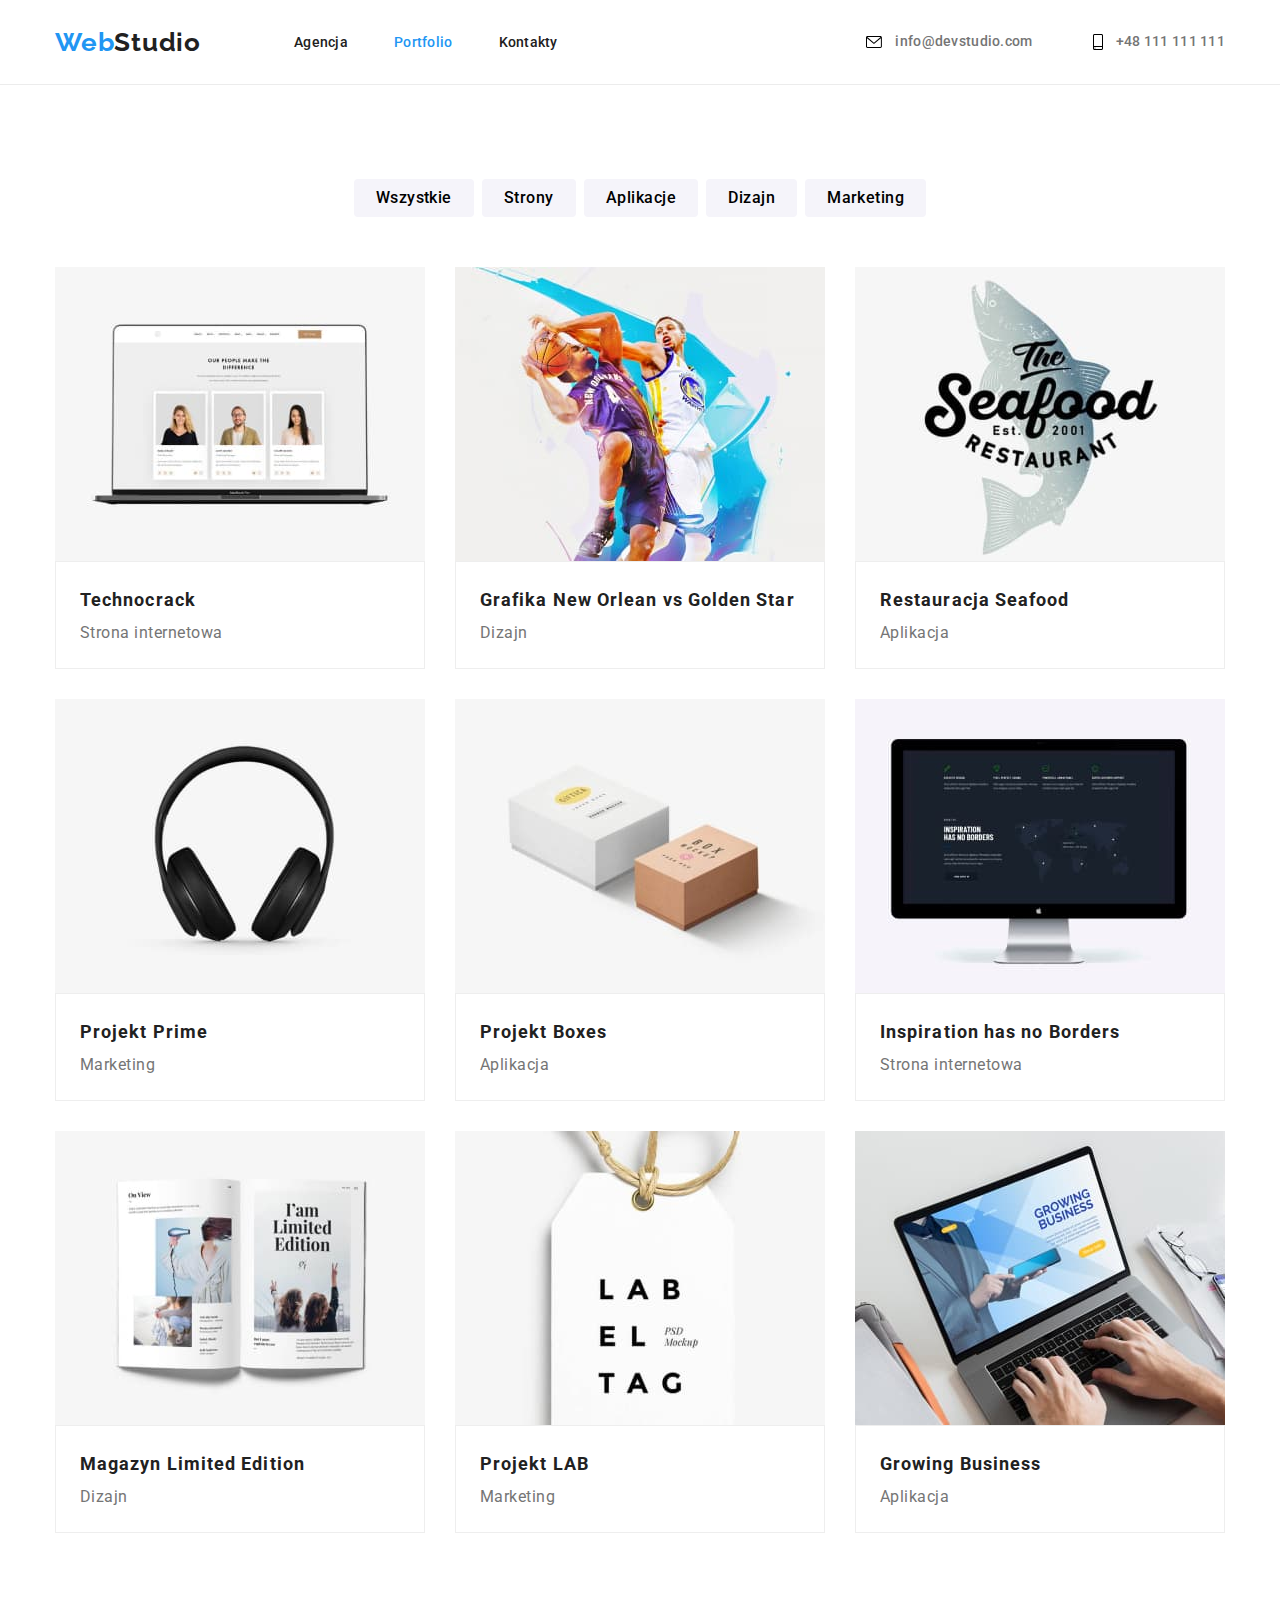
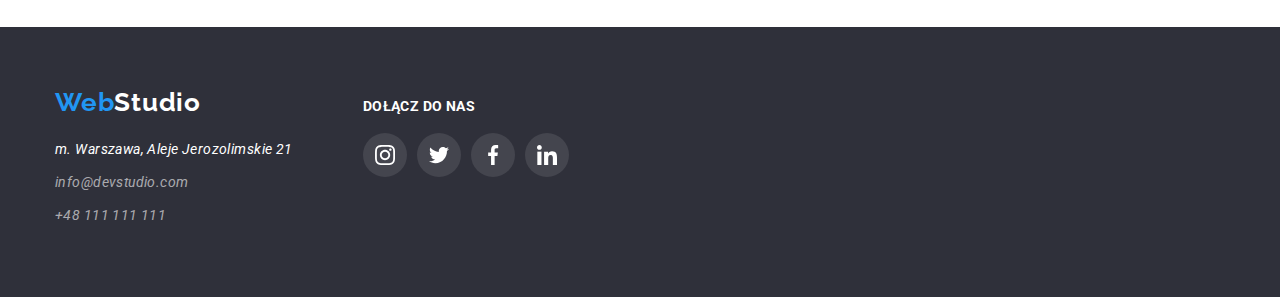
==== portfolio.html @ cfc221b3 "Copy hw04" ====
<!DOCTYPE html>
<html lang="en">
  <head>
    <meta charset="UTF-8" />
    <meta http-equiv="X-UA-Compatible" content="IE=edge" />
    <meta name="viewport" content="width=device-width, initial-scale=1.0" />
    <link
      rel="stylesheet"
      href="https://cdnjs.cloudflare.com/ajax/libs/modern-normalize/1.0.0/modern-normalize.min.css"
    />
    <link rel="preconnect" href="https://fonts.googleapis.com" />
    <link rel="preconnect" href="https://fonts.gstatic.com" crossorigin />
    <link
      href="https://fonts.googleapis.com/css2?family=Raleway:wght@700&family=Roboto:wght@400;500;700;900&display=swap"
      rel="stylesheet"
    />

    <link rel="stylesheet" href="./css/styles.css" />
    <title>Portfolio</title>
  </head>

  <body>
    <header class="header">
      <div class="container">
        <a class="logo-link link" href="./index.html"><span>Web</span>Studio</a>

        <nav class="navi">
          <ul class="navi-list list">
            <li class="navi-list-item">
              <a class="navi-list link" href="./index.html">Agencja</a>
            </li>

            <li class="navi-list-item">
              <a class="navi-list link link-active" href="./portfolio.html"
                >Portfolio</a
              >
            </li>

            <li class="navi-list-item">
              <a class="navi-list link" href="">Kontakty</a>
            </li>
          </ul>
        </nav>

        <ul class="contact-link-list list">
          <li>
            <a class="contact-link-header link" href="mailto:info@devstudio.com"
              ><svg class="contact-icon" width="16px" height="12px">
                <use href="./images/svg/icon.svg#icon-email"></use>
              </svg>
              info@devstudio.com
            </a>
          </li>

          <li class="link">
            <a
              class="contact-link-header link contact-phone-header"
              href="tel:+48111111111"
              ><svg class="contact-icon" width="10px" height="16px">
                <use href="./images/svg/icon.svg#icon-tel"></use>
              </svg>
              +48 111 111 111
            </a>
          </li>
        </ul>
      </div>
    </header>
    <main>
      <!-- PORTFOLIO -->
      <section class="portfolio section">
        <div class="container">
          <ul class="button-filter-list list">
            <li>
              <button class="modal-btn-filter button-activ" type="button">
                Wszystkie
              </button>
            </li>
            <li>
              <button class="modal-btn-filter" type="button">Strony</button>
            </li>
            <li>
              <button class="modal-btn-filter" type="button">Aplikacje</button>
            </li>
            <li>
              <button class="modal-btn-filter" type="button">Dizajn</button>
            </li>
            <li>
              <button class="modal-btn-filter" type="button">Marketing</button>
            </li>
          </ul>
          <ul class="portfolio-list list">
            <li class="portfolio-list-item">
              <figure class="project-card">
                <img
                  src="./images/portfolio/img1.jpg"
                  alt="notebook"
                  width="370"
                  height="294"
                />
                <figcaption class="projekt-desc">
                  <p class="project-name">Technocrack</p>
                  <p class="project-type">Strona internetowa</p>
                </figcaption>
              </figure>
            </li>
            <li class="portfolio-list-item">
              <figure class="project-card">
                <img
                  src="./images/portfolio/img2.jpg"
                  alt="basketball poster"
                  width="370"
                  height="294"
                />
                <figcaption class="projekt-desc">
                  <p class="project-name">Grafika New Orlean vs Golden Star</p>
                  <p class="project-type">Dizajn</p>
                </figcaption>
              </figure>
            </li>
            <li class="portfolio-list-item">
              <figure class="project-card">
                <img
                  src="./images/portfolio/img3.jpg"
                  alt="earphones"
                  width="370"
                  height="294"
                />

                <figcaption class="projekt-desc">
                  <p class="project-name">Restauracja Seafood</p>
                  <p class="project-type">Aplikacja</p>
                </figcaption>
              </figure>
            </li>
            <li class="portfolio-list-item">
              <figure class="project-card">
                <img
                  src="./images/portfolio/img4.jpg"
                  alt="earphones"
                  width="370"
                  height="294"
                />
                <figcaption class="projekt-desc">
                  <p class="project-name">Projekt Prime</p>
                  <p class="project-type">Marketing</p>
                </figcaption>
              </figure>
            </li>
            <li class="portfolio-list-item">
              <figure class="project-card">
                <img
                  src="./images/portfolio/img5.jpg"
                  alt="two boxes"
                  width="370"
                  height="294"
                />
                <figcaption class="projekt-desc">
                  <p class="project-name">Projekt Boxes</p>
                  <p class="project-type">Aplikacja</p>
                </figcaption>
              </figure>
            </li>
            <li class="portfolio-list-item">
              <figure class="project-card">
                <img
                  src="./images/portfolio/img6.jpg"
                  alt="monitor apple"
                  width="370"
                  height="294"
                />
                <figcaption class="projekt-desc">
                  <p class="project-name">Inspiration has no Borders</p>
                  <p class="project-type">Strona internetowa</p>
                </figcaption>
              </figure>
            </li>
            <li class="portfolio-list-item">
              <figure class="project-card">
                <img
                  src="./images/portfolio/img7.jpg"
                  alt="magazine newspaper"
                  width="370"
                  height="294"
                />
                <figcaption class="projekt-desc">
                  <p class="project-name">Magazyn Limited Edition</p>
                  <p class="project-type">Dizajn</p>
                </figcaption>
              </figure>
            </li>
            <li class="portfolio-list-item">
              <figure class="project-card">
                <img
                  src="./images/portfolio/img8.jpg"
                  alt="label"
                  width="370"
                  height="294"
                />
                <figcaption class="projekt-desc">
                  <p class="project-name">Projekt LAB</p>
                  <p class="project-type">Marketing</p>
                </figcaption>
              </figure>
            </li>
            <li class="portfolio-list-item">
              <figure class="project-card">
                <img
                  src="./images/portfolio/img9.jpg"
                  alt="man typing on notebook"
                  width="370"
                  height="294"
                />
                <figcaption class="projekt-desc">
                  <p class="project-name">Growing Business</p>
                  <p class="project-type">Aplikacja</p>
                </figcaption>
              </figure>
            </li>
          </ul>
        </div>
      </section>
    </main>

    <!-- END PORTFOLIO -->

    <!--Footer-->

    <footer class="footer">
      <div class="container">
        <div class="footer-left-side">
          <!-- Logo -->

          <a class="logo-link-dark-theme link" href="./index.html"
            ><span>Web</span>Studio</a
          >

          <!-- Adress -->

          <address class="address">
            <ul class="address-list list">
              <li class="address-item address-street">
                m. Warszawa, Aleje Jerozolimskie 21
              </li>
              <li class="address-item">
                <a
                  class="contact-link-footer link"
                  href="mailto:info@devstudio.com"
                  >info@devstudio.com</a
                >
              </li>
              <li class="address-item">
                <a class="contact-link-footer link" href="tel:+48111111111"
                  >+48 111 111 111</a
                >
              </li>
            </ul>
          </address>
        </div>
        <div class="footer-right-side">
          <!-- Social links -->
          <span class="h3">DOŁĄCZ DO NAS</span>
          <ul class="social-list list">
            <li class="social-list-item">
              <a href="" class="social-list-icon">
                <svg class="social-icon" width="20" height="20">
                  <use href="./images/svg/icon.svg#icon-instagram"></use>
                </svg>
              </a>
            </li>
            <li class="social-list-item">
              <a href="" class="social-list-icon">
                <svg class="social-icon" width="20" height="20">
                  <use href="./images/svg/icon.svg#icon-twitter"></use>
                </svg>
              </a>
            </li>
            <li class="social-list-item">
              <a href="" class="social-list-icon">
                <svg class="social-icon" width="20" height="20">
                  <use href="./images/svg/icon.svg#icon-facebook"></use>
                </svg>
              </a>
            </li>
            <li class="social-list-item">
              <a href="" class="social-list-icon">
                <svg class="social-icon" width="20" height="20">
                  <use href="./images/svg/icon.svg#icon-linkedin"></use>
                </svg>
              </a>
            </li>
          </ul>
        </div>
      </div>
    </footer>
  </body>
</html>
---- css/styles.css ----
:root {
  --main-font: "Roboto", sans-serif;
  --secondary-font: "Raleway", sans-serif;
  --main-color: #2196f3;
  --font-main-color: #212121;
  --font-secondary-color: #757575;
  --font-dark-theme: #ffffff;
  --background-color-main: #2f303a;
  --background-color-sec: #f5f4fa;
  --icon-color: #afb1b8;
}

body {
  font-family: var(--main-font);
  color: var(--font-main-color);
}

h1,
h2,
h3,
h4,
h5,
h6 {
  padding: 0;
  margin: 0;
}

ul,
ol {
  margin: 0;
  padding: 0;
}

p {
  margin: 0;
  padding: 0;
}

img {
  display: block;
}

.list {
  list-style: none;
}
.link {
  text-decoration: none;
}

.container {
  max-width: 1200px;
  align-items: center;
  padding: 0 15px;
  margin: 0 auto;
}

.section {
  padding-top: 94px;
}
.section:not(.advantages) {
  padding-bottom: 94px;
}
/*----Components----*/
.h3 {
  font-weight: 700;
  font-size: 14px;
  line-height: 1.143;
  letter-spacing: 0.03em;
  text-transform: uppercase;
}

.logo-link,
.logo-link-dark-theme {
  font-family: var(--secondary-font);
  font-weight: 700;
  font-size: 26px;
  line-height: 1.192;
  letter-spacing: 0.03em;
}
.logo-link {
  color: var(--font-main-color);
}
.logo-link span {
  color: var(--main-color);
}
.logo-link-dark-theme {
  color: var(--font-dark-theme);
}
.logo-link-dark-theme span {
  color: var(--main-color);
}
.logo-link:focus,
.logo-link:hover,
.logo-link-dark-theme:hover,
.logo-link-dark-theme:focus {
  color: var(--main-color);
}

.header-h2 {
  font-weight: 700;
  font-size: 36px;
  line-height: 1.167;
  letter-spacing: 0.03em;
  text-align: center;
  margin-bottom: 50px;
}

/*----Header Menu----*/
.header .container {
  display: flex;
  padding-top: 24px;
  padding-bottom: 24px;
}
.header {
  border-bottom: 1px solid #ececec;
}

.logo-link {
  display: flex;
  margin-right: 93px;
}

.header-h2.link-active {
  color: var(--main-color);
}
.navi .navi-list {
  display: flex;
}

.navi-list-item:not(:last-child) {
  margin-right: 46px;
}

.navi-list {
  font-weight: 500;
  font-size: 14px;
  line-height: 1.143;
  letter-spacing: 0.02em;
  color: var(--font-main-color);
}
.navi-list .link-active {
  color: var(--main-color);
}
.navi-list:hover,
.navi-list:focus {
  color: var(--main-color);
}

.contact-link-list {
  display: flex;
  align-items: center;
  margin-left: auto;
}
.contact-link-header {
  font-weight: 500;
  font-size: 14px;
  line-height: 1.143;
  letter-spacing: 0.02em;
  color: var(--font-secondary-color);
}

.contact-phone-header {
  margin-left: 50px;
}

.contact-icon {
  margin: 10px;
  vertical-align: middle;
}

.contact-link-header:hover,
.contact-link-header:focus {
  color: var(--main-color);
  fill: var(--main-color);
}

/*----Hero----*/
.hero {
  background: var(--background-color-main);
  background-image: linear-gradient(
      rgba(47, 48, 58, 0.4),
      rgba(47, 48, 58, 0.4)
    ),
    url(../images/background/background_hero.jpg);
  background-position: center;
  background-size: cover;
  background-repeat: no-repeat;
}

.hero .container {
  display: flex;
  flex-direction: column;
  padding-top: 106px;
  padding-bottom: 106px;
}

.hero-h1 {
  max-width: 696px;
  font-weight: 900;
  font-size: 44px;
  line-height: 1.364;
  letter-spacing: 0.06em;
  text-transform: uppercase;
  text-align: center;
  color: var(--font-dark-theme);
  padding-bottom: 30px;
}

.modal-btn {
  font-weight: 700;
  font-size: 16px;
  line-height: 1.875;
  letter-spacing: 0.06em;
  cursor: pointer;
  color: var(--font-dark-theme);
  background: var(--main-color);
  padding: 10px 42px;
  box-shadow: 0px 4px 4px rgba(0, 0, 0, 0.15);
  border-radius: 4px;
  border: none;
}

/*----Advantages----*/

.advant-list {
  display: flex;
  justify-content: space-between;
}
.advant-list-item:not(:last-child) {
  margin-right: 30px;
}

.advant-list-item-icon-bkgr {
  display: flex;
  align-items: center;
  justify-content: center;
  background-color: #f5f4fa;
  max-width: 270px;
  height: 120px;
  border-radius: 4px;
  margin-bottom: 30px;
}

.advant-text {
  font-size: 14px;
  line-height: 1.714;
  letter-spacing: 0.03em;
  color: var(--font-secondary-color);
  margin-top: 10px;
}

/* ----About---- */
.about-list {
  display: flex;
}

.about-item:not(:last-child) {
  margin-right: 30px;
}

/* ----Team---- */

.team {
  background: var(--background-color-sec);
}

.team-list {
  display: flex;
  justify-content: space-between;
}

.team-dscr {
  font-size: 16px;
  line-height: 1.187;
  letter-spacing: 0.03em;
  text-align: center; /*---FIGCAPTION---*/
  color: var(--font-secondary-color);
  padding: 30px 0;
}
.name {
  font-weight: 500;
  color: var(--font-main-color);
  margin-bottom: 10px;
}

.team-card {
  margin: 0;
  background: #ffffff;
  box-shadow: 0px 1px 3px rgba(0, 0, 0, 0.12), 0px 1px 1px rgba(0, 0, 0, 0.14),
    0px 2px 1px rgba(0, 0, 0, 0.2);
  border-radius: 0px 0px 4px 4px;
}

.social-list {
  display: flex;
  justify-content: center;
  margin-top: 18px;
}
.social-list-item:not(:last-child) {
  margin-right: 10px;
}

.social-list-icon {
  display: flex;
  align-items: center;
  justify-content: center;
  fill: var(--icon-color);
  width: 44px;
  height: 44px;
  border-radius: 50%;
}

.social-list-icon:hover,
.social-list-icon:focus {
  background-color: var(--main-color);
  fill: #ffffff;
}

/* Our customers */

.customers-list {
  display: flex;
  justify-content: center;
  margin-top: 18px;
}
.customers-list-item:not(:last-child) {
  margin-right: 30px;
}

.customers-list-icon {
  display: flex;
  align-items: center;
  justify-content: center;
  fill: var(--icon-color);
  width: 170px;
  height: 92px;
  border: 1px solid #afb1b8;

  border-radius: 4px;
}

.customers-list-icon:hover,
.customers-list-icon:focus {
  border-color: var(--main-color);
  fill: var(--main-color);
}

/* ----Footer---- */
.footer {
  background: var(--background-color-main);
  padding: 60px 0;
}
.address-item {
  margin-bottom: 9px;
}
.address {
  margin-top: 20px;
}
.address-street {
  font-size: 14px;
  line-height: 1.714;
  letter-spacing: 0.03em;
  color: var(--font-dark-theme);
}

.contact-link-footer {
  font-size: 14px;
  line-height: 1.714;
  letter-spacing: 0.03em;
  color: rgba(255, 255, 255, 0.6);
}
.contact-link-footer:hover,
.contact-link-footer :focus {
  color: var(--main-color);
}
/* Footer social links */
.footer .container {
  display: flex;
  align-items: baseline;
}
.footer-left-side {
  margin-right: 70px;
}
.footer .h3 {
  color: var(--font-dark-theme);
}
.footer .social-list-icon {
  fill: #ffffff;
  background: rgba(255, 255, 255, 0.1);
}
.footer .social-list-icon:hover,
.footer .social-list-icon:focus {
  background-color: var(--main-color);
}
/* ----PORTFOLIO---- */

.button-filter-list {
  display: flex;
  justify-content: center;
  margin-left: -8px;
  margin-bottom: 50px;
}

.modal-btn-filter {
  display: block;
  border: none;

  font-weight: 500;
  font-size: 16px;
  line-height: 1.625;
  letter-spacing: 0.03em;
  cursor: pointer;
  border-radius: 4px;
  background: var(--background-color-sec);
  margin-left: 8px;
  padding: 6px 22px;
}
.modal-btn-filter:hover,
.modal-btn-filter:active {
  color: #ffffff;
  background: var(--main-color);
  box-shadow: 0px 3px 1px rgba(117, 78, 78, 0.1),
    0px 1px 2px rgba(0, 0, 0, 0.08), 0px 2px 2px rgba(0, 0, 0, 0.12);
}

/* project card */

.project-card {
  margin: 0;
}
.project-card:hover,
.project-card:focus {
  box-shadow: 0px 1px 1px rgba(0, 0, 0, 0.12), 0px 4px 4px rgba(0, 0, 0, 0.06),
    1px 4px 6px rgba(0, 0, 0, 0.16);
}

.portfolio-list {
  display: flex;
  flex-wrap: wrap;
  margin-left: -30px;
  margin-top: -30px;
}

.portfolio-list-item {
  margin-left: 30px;
  margin-top: 30px;
  flex-basis: calc(100% / 3 - 30px);
}

.project-name {
  font-weight: 700;
  font-size: 18px;
  line-height: 2;
  letter-spacing: 0.06em;
}

.project-type {
  font-size: 16px;
  line-height: 1.875;
  letter-spacing: 0.03em;
  color: var(--font-secondary-color);
}
.projekt-desc {
  background: #ffffff;
  border: 1px solid #eeeeee;
  padding: 20px 24px;
}
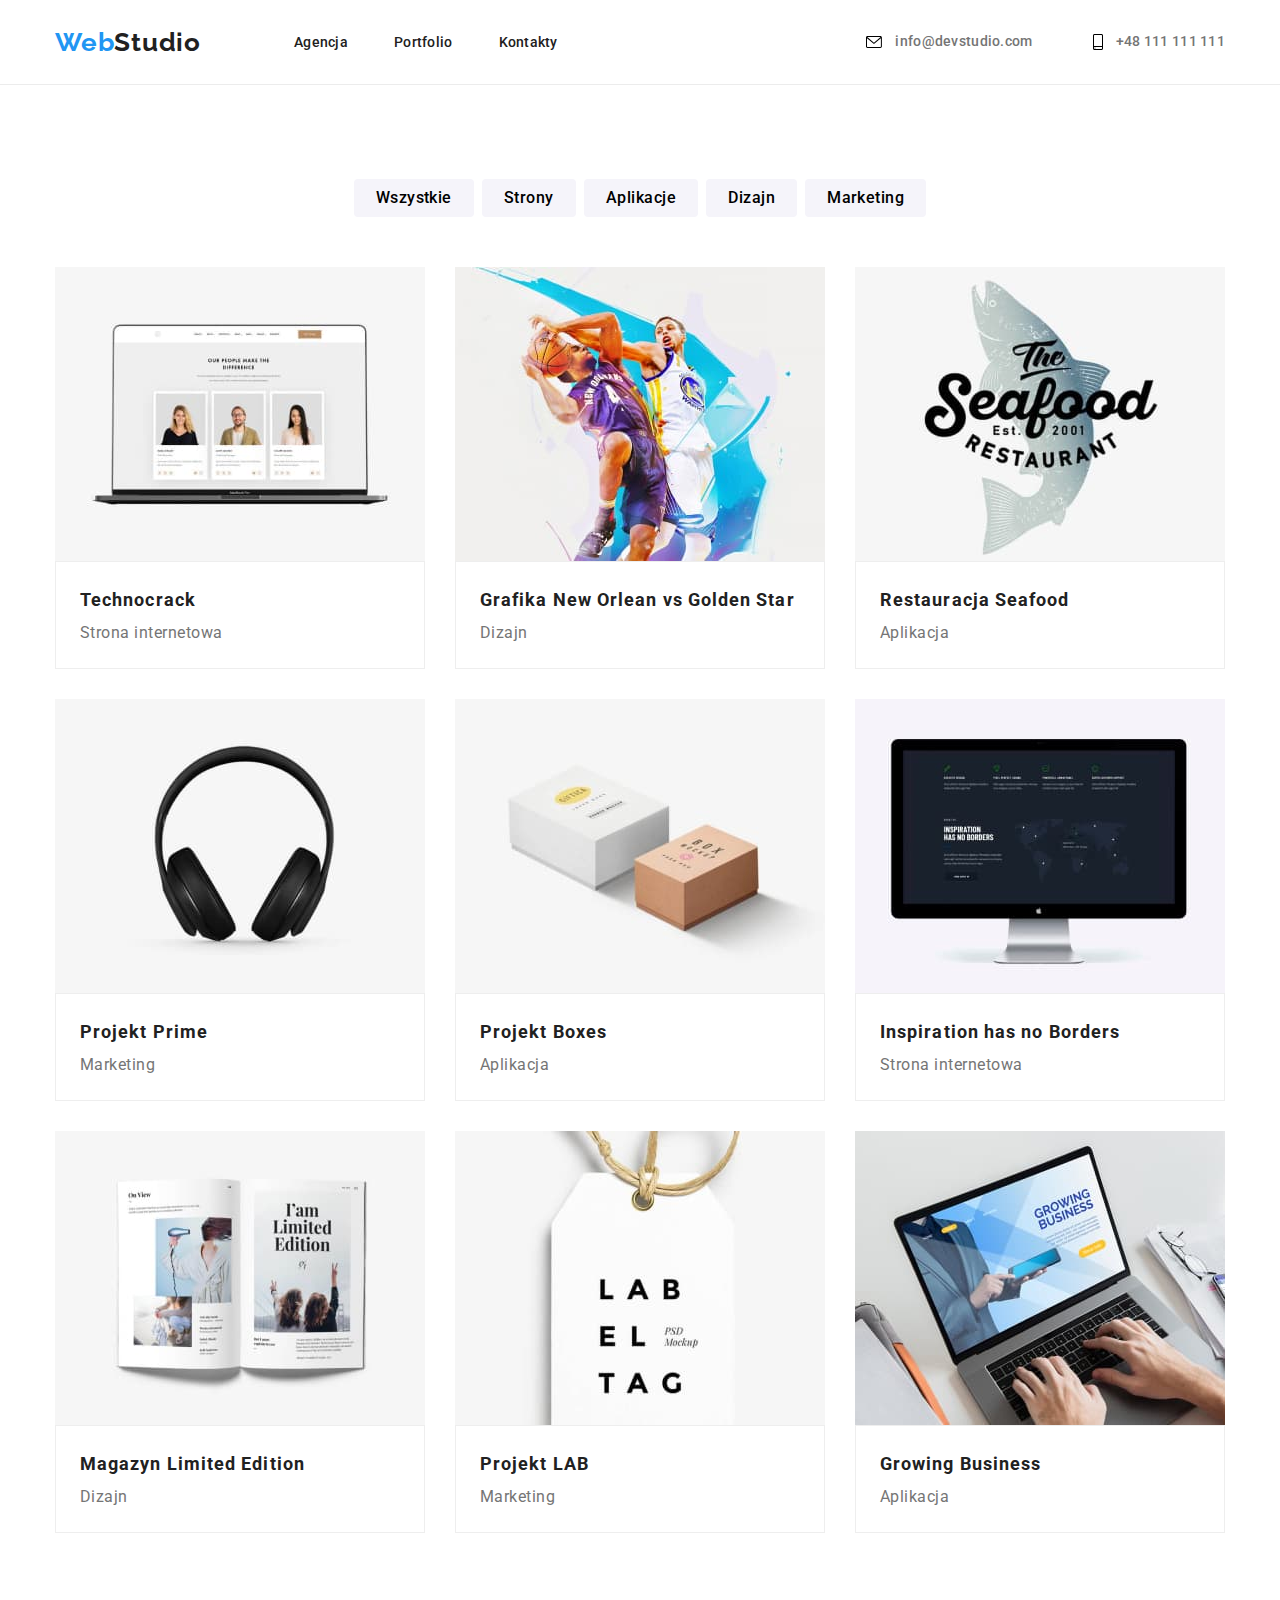
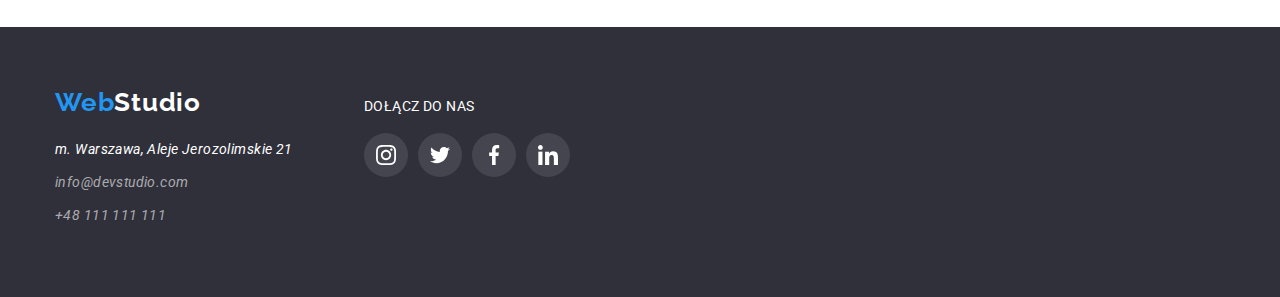
==== commit cd5b5b5f: "transition/active" ====
--- a/portfolio.html
+++ b/portfolio.html
@@ -22,7 +22,7 @@
   <body>
     <header class="header">
       <div class="container">
-        <a class="logo-link link" href="./index.html"><span>Web</span>Studio</a>
+                <a class="logo-link link" href="./index.html"><span class="logo-web">Web</span>Studio</a>
 
         <nav class="navi">
           <ul class="navi-list list">
@@ -98,7 +98,7 @@
                   height="294"
                 />
                 <figcaption class="projekt-desc">
-                  <p class="project-name">Technocrack</p>
+                  <h4 class="project-name">Technocrack</h4>
                   <p class="project-type">Strona internetowa</p>
                 </figcaption>
               </figure>
@@ -112,7 +112,9 @@
                   height="294"
                 />
                 <figcaption class="projekt-desc">
-                  <p class="project-name">Grafika New Orlean vs Golden Star</p>
+                  <h4 class="project-name">
+                    Grafika New Orlean vs Golden Star
+                  </h4>
                   <p class="project-type">Dizajn</p>
                 </figcaption>
               </figure>
@@ -127,7 +129,7 @@
                 />
 
                 <figcaption class="projekt-desc">
-                  <p class="project-name">Restauracja Seafood</p>
+                  <h4 class="project-name">Restauracja Seafood</h4>
                   <p class="project-type">Aplikacja</p>
                 </figcaption>
               </figure>
@@ -141,7 +143,7 @@
                   height="294"
                 />
                 <figcaption class="projekt-desc">
-                  <p class="project-name">Projekt Prime</p>
+                  <h4 class="project-name">Projekt Prime</h4>
                   <p class="project-type">Marketing</p>
                 </figcaption>
               </figure>
@@ -155,7 +157,7 @@
                   height="294"
                 />
                 <figcaption class="projekt-desc">
-                  <p class="project-name">Projekt Boxes</p>
+                  <h4 class="project-name">Projekt Boxes</h4>
                   <p class="project-type">Aplikacja</p>
                 </figcaption>
               </figure>
@@ -169,7 +171,7 @@
                   height="294"
                 />
                 <figcaption class="projekt-desc">
-                  <p class="project-name">Inspiration has no Borders</p>
+                  <h4 class="project-name">Inspiration has no Borders</h4>
                   <p class="project-type">Strona internetowa</p>
                 </figcaption>
               </figure>
@@ -183,7 +185,7 @@
                   height="294"
                 />
                 <figcaption class="projekt-desc">
-                  <p class="project-name">Magazyn Limited Edition</p>
+                  <h4 class="project-name">Magazyn Limited Edition</h4>
                   <p class="project-type">Dizajn</p>
                 </figcaption>
               </figure>
@@ -197,7 +199,7 @@
                   height="294"
                 />
                 <figcaption class="projekt-desc">
-                  <p class="project-name">Projekt LAB</p>
+                  <h4 class="project-name">Projekt LAB</h4>
                   <p class="project-type">Marketing</p>
                 </figcaption>
               </figure>
@@ -211,7 +213,7 @@
                   height="294"
                 />
                 <figcaption class="projekt-desc">
-                  <p class="project-name">Growing Business</p>
+                  <h4 class="project-name">Growing Business</h4>
                   <p class="project-type">Aplikacja</p>
                 </figcaption>
               </figure>
@@ -230,8 +232,8 @@
         <div class="footer-left-side">
           <!-- Logo -->
 
-          <a class="logo-link-dark-theme link" href="./index.html"
-            ><span>Web</span>Studio</a
+          <a class="logo-link link" href="./index.html"
+            ><span class="logo-web">Web</span>Studio</a
           >
 
           <!-- Adress -->
--- a/css/styles.css
+++ b/css/styles.css
@@ -62,15 +62,13 @@
 }
 /*----Components----*/
 .h3 {
-  font-weight: 700;
   font-size: 14px;
   line-height: 1.143;
   letter-spacing: 0.03em;
   text-transform: uppercase;
 }
 
-.logo-link,
-.logo-link-dark-theme {
+.logo-link {
   font-family: var(--secondary-font);
   font-weight: 700;
   font-size: 26px;
@@ -79,25 +77,24 @@
 }
 .logo-link {
   color: var(--font-main-color);
-}
-.logo-link span {
-  color: var(--main-color);
-}
-.logo-link-dark-theme {
+   transition: color 250ms cubic-bezier(0.4, 0, 0.2, 1);
+}
+.logo-web {
+  color: var(--main-color);
+    
+}
+
+.footer .logo-link {
   color: var(--font-dark-theme);
 }
-.logo-link-dark-theme span {
-  color: var(--main-color);
-}
+
+
 .logo-link:focus,
-.logo-link:hover,
-.logo-link-dark-theme:hover,
-.logo-link-dark-theme:focus {
+.logo-link:hover {
   color: var(--main-color);
 }
 
 .header-h2 {
-  font-weight: 700;
   font-size: 36px;
   line-height: 1.167;
   letter-spacing: 0.03em;
@@ -120,9 +117,7 @@
   margin-right: 93px;
 }
 
-.header-h2.link-active {
-  color: var(--main-color);
-}
+
 .navi .navi-list {
   display: flex;
 }
@@ -137,11 +132,14 @@
   line-height: 1.143;
   letter-spacing: 0.02em;
   color: var(--font-main-color);
-}
-.navi-list .link-active {
+  transition: color 250ms cubic-bezier(0.4, 0, 0.2, 1);
+   }
+
+.link:active{
   color: var(--main-color);
 }
 .navi-list:hover,
+.navi-list:active,
 .navi-list:focus {
   color: var(--main-color);
 }
@@ -157,6 +155,10 @@
   line-height: 1.143;
   letter-spacing: 0.02em;
   color: var(--font-secondary-color);
+  transition: fill 250ms cubic-bezier(0.4, 0, 0.2, 1),
+    color 250ms cubic-bezier(0.4, 0, 0.2, 1);
+    
+
 }
 
 .contact-phone-header {
@@ -195,8 +197,6 @@
 }
 
 .hero-h1 {
-  max-width: 696px;
-  font-weight: 900;
   font-size: 44px;
   line-height: 1.364;
   letter-spacing: 0.06em;
@@ -308,6 +308,10 @@
   width: 44px;
   height: 44px;
   border-radius: 50%;
+  transition: fill 250ms cubic-bezier(0.4, 0, 0.2, 1),
+    background-color 250ms cubic-bezier(0.4, 0, 0.2, 1);
+    
+
 }
 
 .social-list-icon:hover,
@@ -335,8 +339,10 @@
   width: 170px;
   height: 92px;
   border: 1px solid #afb1b8;
-
   border-radius: 4px;
+  transition: fill 250ms cubic-bezier(0.4, 0, 0.2, 1),
+    border-color 250ms cubic-bezier(0.4, 0, 0.2, 1);
+    
 }
 
 .customers-list-icon:hover,
@@ -368,9 +374,12 @@
   line-height: 1.714;
   letter-spacing: 0.03em;
   color: rgba(255, 255, 255, 0.6);
+  transition: color 250ms cubic-bezier(0.4, 0, 0.2, 1);
+    
+
 }
 .contact-link-footer:hover,
-.contact-link-footer :focus {
+.contact-link-footer:focus {
   color: var(--main-color);
 }
 /* Footer social links */
@@ -386,8 +395,9 @@
 }
 .footer .social-list-icon {
   fill: #ffffff;
-  background: rgba(255, 255, 255, 0.1);
-}
+  background-color: rgba(255, 255, 255, 0.1);
+  }
+
 .footer .social-list-icon:hover,
 .footer .social-list-icon:focus {
   background-color: var(--main-color);
@@ -414,11 +424,16 @@
   background: var(--background-color-sec);
   margin-left: 8px;
   padding: 6px 22px;
+  transition: color 250ms cubic-bezier(0.4, 0, 0.2, 1),
+    background-color 250ms cubic-bezier(0.4, 0, 0.2, 1),
+    box-shadow 250ms cubic-bezier(0.4, 0, 0.2, 1);
 }
 .modal-btn-filter:hover,
+.modal-btn-filter:focus,
 .modal-btn-filter:active {
   color: #ffffff;
-  background: var(--main-color);
+  background-color: var(--main-color);
+  outline: none;
   box-shadow: 0px 3px 1px rgba(117, 78, 78, 0.1),
     0px 1px 2px rgba(0, 0, 0, 0.08), 0px 2px 2px rgba(0, 0, 0, 0.12);
 }
@@ -427,6 +442,7 @@
 
 .project-card {
   margin: 0;
+  transition: box-shadow 250ms cubic-bezier(0.4, 0, 0.2, 1);
 }
 .project-card:hover,
 .project-card:focus {
@@ -437,18 +453,10 @@
 .portfolio-list {
   display: flex;
   flex-wrap: wrap;
-  margin-left: -30px;
-  margin-top: -30px;
-}
-
-.portfolio-list-item {
-  margin-left: 30px;
-  margin-top: 30px;
-  flex-basis: calc(100% / 3 - 30px);
+  gap: 30px;
 }
 
 .project-name {
-  font-weight: 700;
   font-size: 18px;
   line-height: 2;
   letter-spacing: 0.06em;
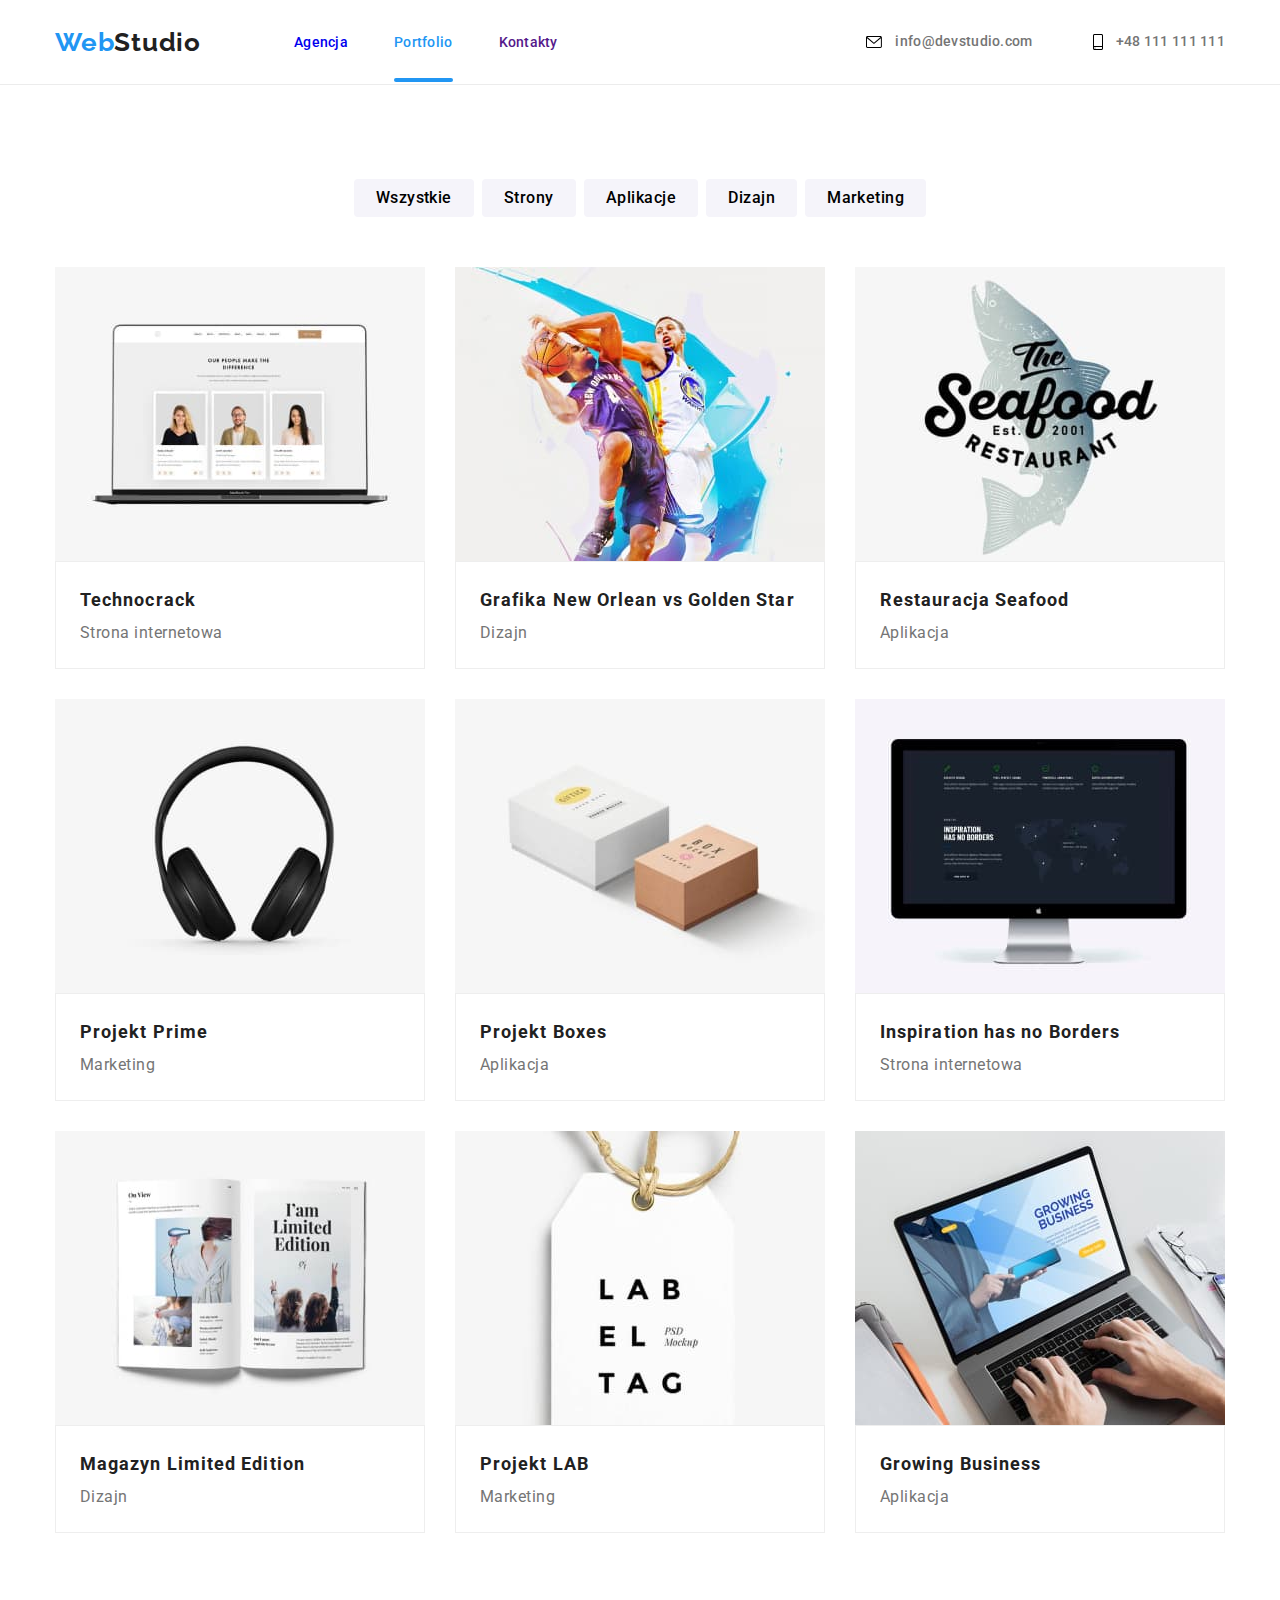
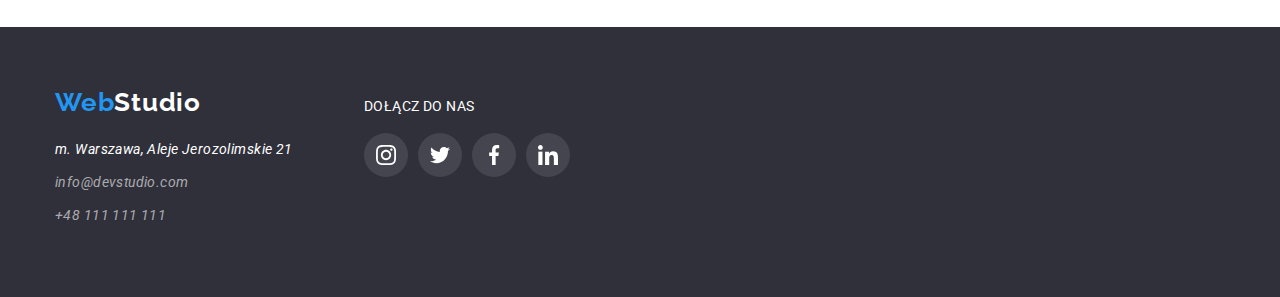
==== commit bde3b5c7: "navi-list after" ====
--- a/portfolio.html
+++ b/portfolio.html
@@ -22,22 +22,23 @@
   <body>
     <header class="header">
       <div class="container">
-                <a class="logo-link link" href="./index.html"><span class="logo-web">Web</span>Studio</a>
+        <a class="logo-link link" href="./index.html"
+          ><span class="logo-web">Web</span>Studio</a
+        >
 
         <nav class="navi">
           <ul class="navi-list list">
             <li class="navi-list-item">
-              <a class="navi-list link" href="./index.html">Agencja</a>
+              <a class="navi-list-link link" href="./index.html">Agencja</a>
             </li>
 
             <li class="navi-list-item">
-              <a class="navi-list link link-active" href="./portfolio.html"
-                >Portfolio</a
-              >
+              <a class="navi-list-link link active" href="./portfolio.html"
+                >Portfolio</a>
             </li>
 
             <li class="navi-list-item">
-              <a class="navi-list link" href="">Kontakty</a>
+              <a class="navi-list-link link" href="">Kontakty</a>
             </li>
           </ul>
         </nav>
--- a/css/styles.css
+++ b/css/styles.css
@@ -69,28 +69,26 @@
 }
 
 .logo-link {
+  display: flex;
+  margin-right: 93px;
   font-family: var(--secondary-font);
   font-weight: 700;
   font-size: 26px;
   line-height: 1.192;
   letter-spacing: 0.03em;
-}
-.logo-link {
   color: var(--font-main-color);
-   transition: color 250ms cubic-bezier(0.4, 0, 0.2, 1);
+  transition: color 250ms cubic-bezier(0.4, 0, 0.2, 1);
 }
 .logo-web {
   color: var(--main-color);
-    
 }
 
 .footer .logo-link {
   color: var(--font-dark-theme);
 }
 
-
-.logo-link:focus,
-.logo-link:hover {
+.logo-link:hover,
+.logo-link:focus {
   color: var(--main-color);
 }
 
@@ -112,37 +110,60 @@
   border-bottom: 1px solid #ececec;
 }
 
-.logo-link {
-  display: flex;
-  margin-right: 93px;
-}
-
-
-.navi .navi-list {
-  display: flex;
-}
-
-.navi-list-item:not(:last-child) {
-  margin-right: 46px;
-}
+/* navi list */
+/* .nav {
+position: relative;
+width: 254px;
+height: 48px;
+left: 453px;
+top: 32px;
+} */
 
 .navi-list {
+  display: flex;
   font-weight: 500;
   font-size: 14px;
   line-height: 1.143;
   letter-spacing: 0.02em;
   color: var(--font-main-color);
-  transition: color 250ms cubic-bezier(0.4, 0, 0.2, 1);
-   }
-
-.link:active{
-  color: var(--main-color);
-}
-.navi-list:hover,
-.navi-list:active,
-.navi-list:focus {
-  color: var(--main-color);
-}
+}
+.navi-list-item {
+  position: relative;
+  display: block;
+}
+.navi-list-item:not(:last-child) {
+  margin-right: 46px;
+}
+.navi-list-link::after {
+  content: "";
+  display: block;
+  position: absolute;
+  width: 100%;
+  height: 4px;
+  top: 44px;
+  background-color: transparent;
+  border-radius: 2px;
+  transition: background-color 250ms cubic-bezier(0.4, 0, 0.2, 1);
+}
+
+.active {
+  color: var(--main-color);
+}
+.navi-list-link:hover::after,
+.navi-list-link:focus::after,
+.navi-list-link.active::after {
+  background-color: var(--main-color);
+}
+/* .navi-list:not(.navi-list .active) {
+  transition: color 250ms cubic-bezier(0.4, 0, 0.2, 1); */
+.navi-list-link:hover,
+.navi-list-link:focus {
+  color: var(--main-color);
+}
+
+
+
+/* contact link(email&phone) */
 
 .contact-link-list {
   display: flex;
@@ -157,8 +178,6 @@
   color: var(--font-secondary-color);
   transition: fill 250ms cubic-bezier(0.4, 0, 0.2, 1),
     color 250ms cubic-bezier(0.4, 0, 0.2, 1);
-    
-
 }
 
 .contact-phone-header {
@@ -310,8 +329,6 @@
   border-radius: 50%;
   transition: fill 250ms cubic-bezier(0.4, 0, 0.2, 1),
     background-color 250ms cubic-bezier(0.4, 0, 0.2, 1);
-    
-
 }
 
 .social-list-icon:hover,
@@ -342,7 +359,6 @@
   border-radius: 4px;
   transition: fill 250ms cubic-bezier(0.4, 0, 0.2, 1),
     border-color 250ms cubic-bezier(0.4, 0, 0.2, 1);
-    
 }
 
 .customers-list-icon:hover,
@@ -375,8 +391,6 @@
   letter-spacing: 0.03em;
   color: rgba(255, 255, 255, 0.6);
   transition: color 250ms cubic-bezier(0.4, 0, 0.2, 1);
-    
-
 }
 .contact-link-footer:hover,
 .contact-link-footer:focus {
@@ -396,7 +410,7 @@
 .footer .social-list-icon {
   fill: #ffffff;
   background-color: rgba(255, 255, 255, 0.1);
-  }
+}
 
 .footer .social-list-icon:hover,
 .footer .social-list-icon:focus {
@@ -430,7 +444,7 @@
 }
 .modal-btn-filter:hover,
 .modal-btn-filter:focus,
-.modal-btn-filter:active {
+.modal-btn-filter.navi-list :active {
   color: #ffffff;
   background-color: var(--main-color);
   outline: none;
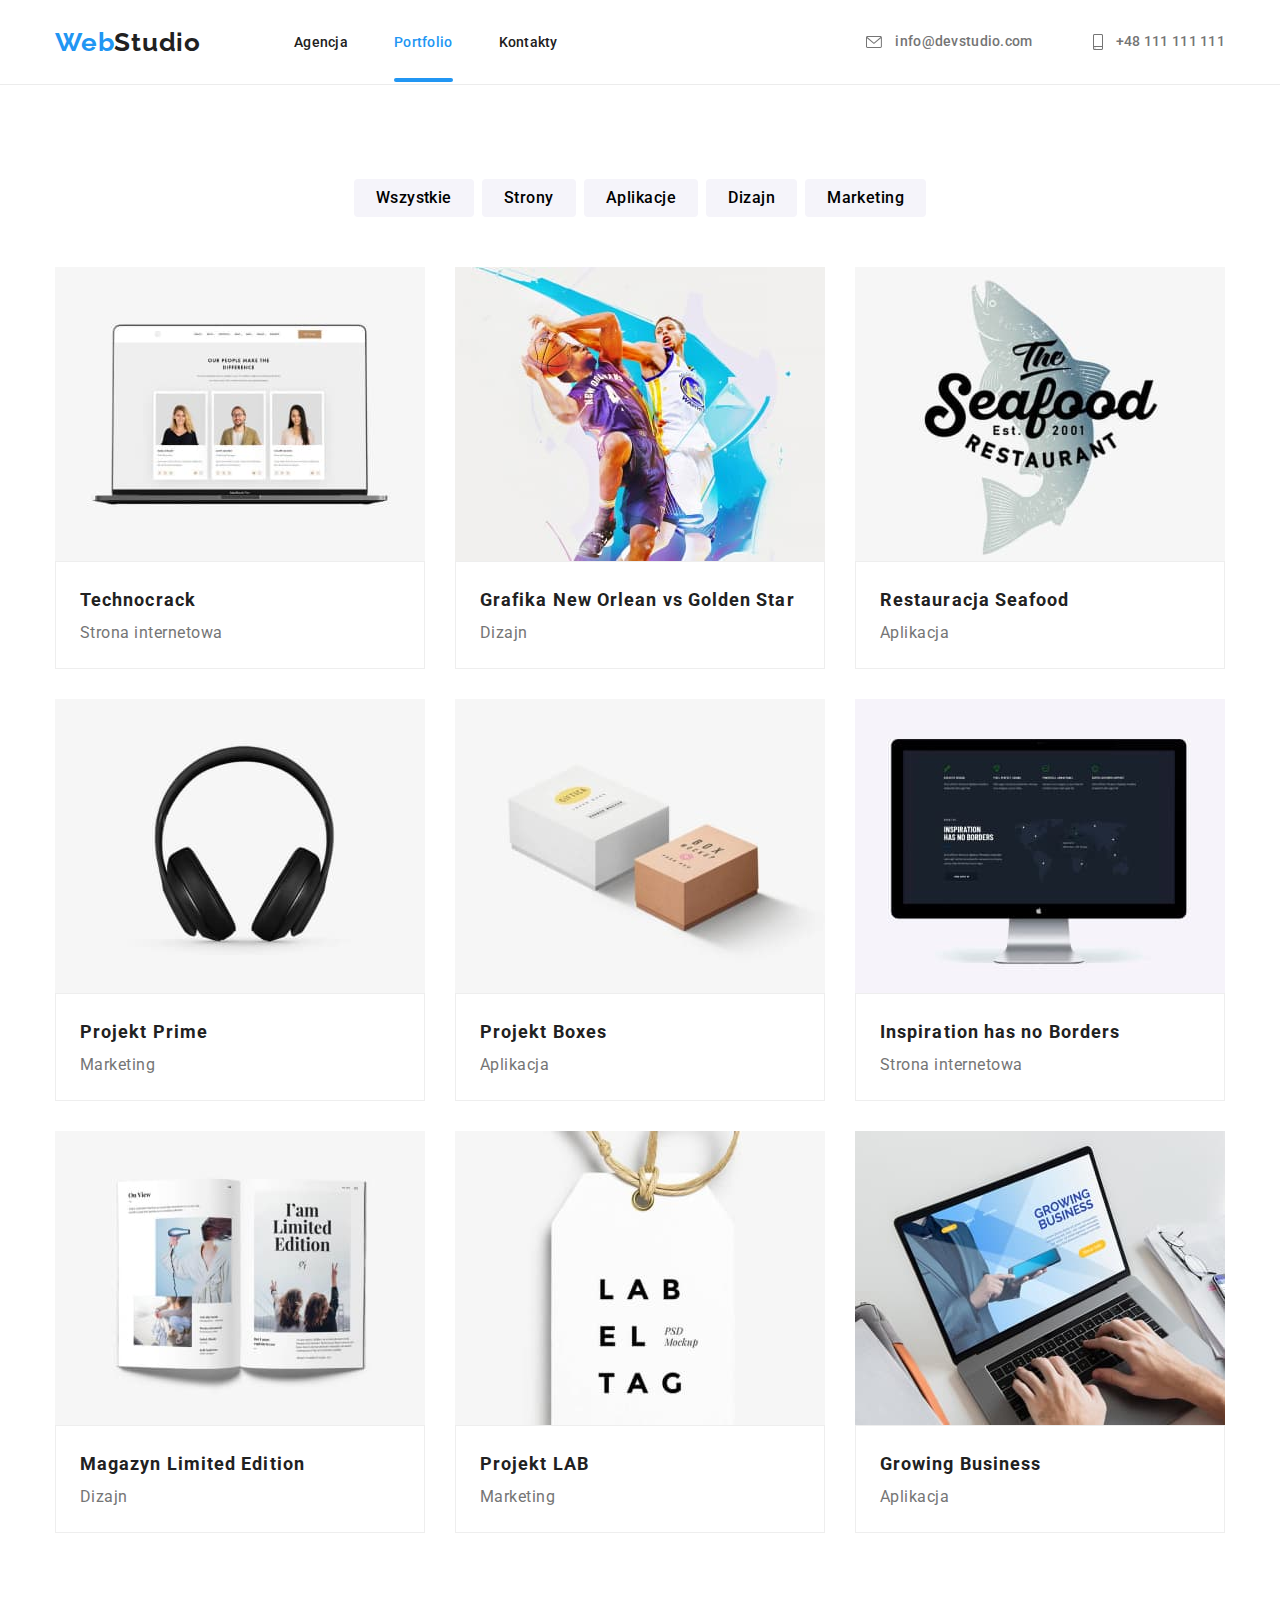
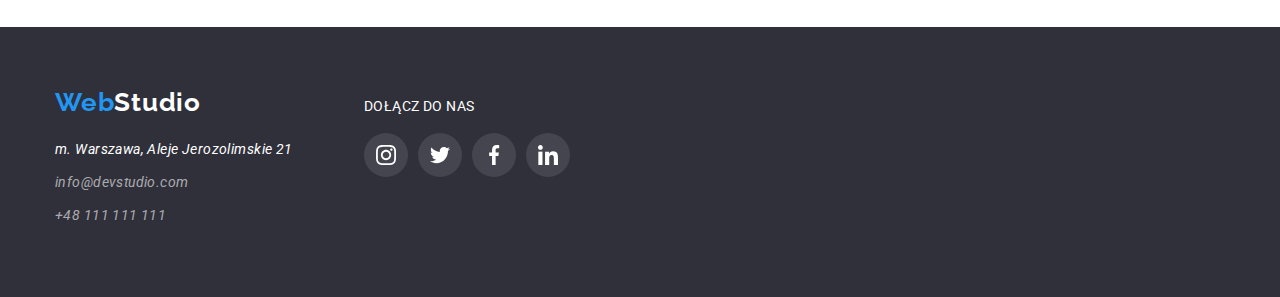
==== commit 04bfc090: "Modal  transition" ====
--- a/portfolio.html
+++ b/portfolio.html
@@ -34,11 +34,12 @@
 
             <li class="navi-list-item">
               <a class="navi-list-link link active" href="./portfolio.html"
-                >Portfolio</a>
+                >Portfolio</a
+              >
             </li>
 
             <li class="navi-list-item">
-              <a class="navi-list-link link" href="">Kontakty</a>
+              <a class="navi-list-link link" href="#">Kontakty</a>
             </li>
           </ul>
         </nav>
@@ -92,12 +93,23 @@
           <ul class="portfolio-list list">
             <li class="portfolio-list-item">
               <figure class="project-card">
-                <img
-                  src="./images/portfolio/img1.jpg"
-                  alt="notebook"
-                  width="370"
-                  height="294"
-                />
+                <div class="card-img">
+                  <img
+                    src="./images/portfolio/img1.jpg"
+                    alt="notebook"
+                    width="370"
+                    height="294"
+                  />
+                  <div class="overlay">
+                    <p class="overlay-text">
+                      Technocrack jest popularną platformą wykorzystywaną do
+                      rozpowszechniania koronawirusa. Firmy wykorzystują tę
+                      platformę do celów szpiegowskich i ataków na
+                      niezabezpieczone serwery konkurencji
+                    </p>
+                  </div>
+                </div>
+
                 <figcaption class="projekt-desc">
                   <h4 class="project-name">Technocrack</h4>
                   <p class="project-type">Strona internetowa</p>
@@ -106,12 +118,22 @@
             </li>
             <li class="portfolio-list-item">
               <figure class="project-card">
-                <img
-                  src="./images/portfolio/img2.jpg"
-                  alt="basketball poster"
-                  width="370"
-                  height="294"
-                />
+                <div class="card-img">
+                  <img
+                    src="./images/portfolio/img2.jpg"
+                    alt="basketball poster"
+                    width="370"
+                    height="294"
+                  />
+                  <div class="overlay">
+                    <p class="overlay-text">
+                      Technocrack jest popularną platformą wykorzystywaną do
+                      rozpowszechniania koronawirusa. Firmy wykorzystują tę
+                      platformę do celów szpiegowskich i ataków na
+                      niezabezpieczone serwery konkurencji
+                    </p>
+                  </div>
+                </div>
                 <figcaption class="projekt-desc">
                   <h4 class="project-name">
                     Grafika New Orlean vs Golden Star
@@ -122,12 +144,22 @@
             </li>
             <li class="portfolio-list-item">
               <figure class="project-card">
-                <img
-                  src="./images/portfolio/img3.jpg"
-                  alt="earphones"
-                  width="370"
-                  height="294"
-                />
+                <div class="card-img">
+                  <img
+                    src="./images/portfolio/img3.jpg"
+                    alt="earphones"
+                    width="370"
+                    height="294"
+                  />
+                  <div class="overlay">
+                    <p class="overlay-text">
+                      Technocrack jest popularną platformą wykorzystywaną do
+                      rozpowszechniania koronawirusa. Firmy wykorzystują tę
+                      platformę do celów szpiegowskich i ataków na
+                      niezabezpieczone serwery konkurencji
+                    </p>
+                  </div>
+                </div>
 
                 <figcaption class="projekt-desc">
                   <h4 class="project-name">Restauracja Seafood</h4>
@@ -137,12 +169,22 @@
             </li>
             <li class="portfolio-list-item">
               <figure class="project-card">
-                <img
-                  src="./images/portfolio/img4.jpg"
-                  alt="earphones"
-                  width="370"
-                  height="294"
-                />
+                <div class="card-img">
+                  <img
+                    src="./images/portfolio/img4.jpg"
+                    alt="earphones"
+                    width="370"
+                    height="294"
+                  />
+                  <div class="overlay">
+                    <p class="overlay-text">
+                      Technocrack jest popularną platformą wykorzystywaną do
+                      rozpowszechniania koronawirusa. Firmy wykorzystują tę
+                      platformę do celów szpiegowskich i ataków na
+                      niezabezpieczone serwery konkurencji
+                    </p>
+                  </div>
+                </div>
                 <figcaption class="projekt-desc">
                   <h4 class="project-name">Projekt Prime</h4>
                   <p class="project-type">Marketing</p>
@@ -151,12 +193,22 @@
             </li>
             <li class="portfolio-list-item">
               <figure class="project-card">
-                <img
-                  src="./images/portfolio/img5.jpg"
-                  alt="two boxes"
-                  width="370"
-                  height="294"
-                />
+                <div class="card-img">
+                  <img
+                    src="./images/portfolio/img5.jpg"
+                    alt="two boxes"
+                    width="370"
+                    height="294"
+                  />
+                  <div class="overlay">
+                    <p class="overlay-text">
+                      Technocrack jest popularną platformą wykorzystywaną do
+                      rozpowszechniania koronawirusa. Firmy wykorzystują tę
+                      platformę do celów szpiegowskich i ataków na
+                      niezabezpieczone serwery konkurencji
+                    </p>
+                  </div>
+                </div>
                 <figcaption class="projekt-desc">
                   <h4 class="project-name">Projekt Boxes</h4>
                   <p class="project-type">Aplikacja</p>
@@ -165,12 +217,22 @@
             </li>
             <li class="portfolio-list-item">
               <figure class="project-card">
-                <img
-                  src="./images/portfolio/img6.jpg"
-                  alt="monitor apple"
-                  width="370"
-                  height="294"
-                />
+                <div class="card-img">
+                  <img
+                    src="./images/portfolio/img6.jpg"
+                    alt="monitor apple"
+                    width="370"
+                    height="294"
+                  />
+                  <div class="overlay">
+                    <p class="overlay-text">
+                      Technocrack jest popularną platformą wykorzystywaną do
+                      rozpowszechniania koronawirusa. Firmy wykorzystują tę
+                      platformę do celów szpiegowskich i ataków na
+                      niezabezpieczone serwery konkurencji
+                    </p>
+                  </div>
+                </div>
                 <figcaption class="projekt-desc">
                   <h4 class="project-name">Inspiration has no Borders</h4>
                   <p class="project-type">Strona internetowa</p>
@@ -179,12 +241,22 @@
             </li>
             <li class="portfolio-list-item">
               <figure class="project-card">
-                <img
-                  src="./images/portfolio/img7.jpg"
-                  alt="magazine newspaper"
-                  width="370"
-                  height="294"
-                />
+                <div class="card-img">
+                  <img
+                    src="./images/portfolio/img7.jpg"
+                    alt="magazine newspaper"
+                    width="370"
+                    height="294"
+                  />
+                  <div class="overlay">
+                    <p class="overlay-text">
+                      Technocrack jest popularną platformą wykorzystywaną do
+                      rozpowszechniania koronawirusa. Firmy wykorzystują tę
+                      platformę do celów szpiegowskich i ataków na
+                      niezabezpieczone serwery konkurencji
+                    </p>
+                  </div>
+                </div>
                 <figcaption class="projekt-desc">
                   <h4 class="project-name">Magazyn Limited Edition</h4>
                   <p class="project-type">Dizajn</p>
@@ -193,12 +265,22 @@
             </li>
             <li class="portfolio-list-item">
               <figure class="project-card">
-                <img
-                  src="./images/portfolio/img8.jpg"
-                  alt="label"
-                  width="370"
-                  height="294"
-                />
+                <div class="card-img">
+                  <img
+                    src="./images/portfolio/img8.jpg"
+                    alt="label"
+                    width="370"
+                    height="294"
+                  />
+                  <div class="overlay">
+                    <p class="overlay-text">
+                      Technocrack jest popularną platformą wykorzystywaną do
+                      rozpowszechniania koronawirusa. Firmy wykorzystują tę
+                      platformę do celów szpiegowskich i ataków na
+                      niezabezpieczone serwery konkurencji
+                    </p>
+                  </div>
+                </div>
                 <figcaption class="projekt-desc">
                   <h4 class="project-name">Projekt LAB</h4>
                   <p class="project-type">Marketing</p>
@@ -207,12 +289,22 @@
             </li>
             <li class="portfolio-list-item">
               <figure class="project-card">
-                <img
-                  src="./images/portfolio/img9.jpg"
-                  alt="man typing on notebook"
-                  width="370"
-                  height="294"
-                />
+                <div class="card-img">
+                  <img
+                    src="./images/portfolio/img9.jpg"
+                    alt="man typing on notebook"
+                    width="370"
+                    height="294"
+                  />
+                  <div class="overlay">
+                    <p class="overlay-text">
+                      Technocrack jest popularną platformą wykorzystywaną do
+                      rozpowszechniania koronawirusa. Firmy wykorzystują tę
+                      platformę do celów szpiegowskich i ataków na
+                      niezabezpieczone serwery konkurencji
+                    </p>
+                  </div>
+                </div>
                 <figcaption class="projekt-desc">
                   <h4 class="project-name">Growing Business</h4>
                   <p class="project-type">Aplikacja</p>
--- a/css/styles.css
+++ b/css/styles.css
@@ -110,14 +110,6 @@
   border-bottom: 1px solid #ececec;
 }
 
-/* navi list */
-/* .nav {
-position: relative;
-width: 254px;
-height: 48px;
-left: 453px;
-top: 32px;
-} */
 
 .navi-list {
   display: flex;
@@ -134,6 +126,12 @@
 .navi-list-item:not(:last-child) {
   margin-right: 46px;
 }
+
+.navi-list-link{
+  color: var(--font-main-color);
+  transition: color 250ms cubic-bezier(0.4, 0, 0.2, 1);}
+
+
 .navi-list-link::after {
   content: "";
   display: block;
@@ -141,27 +139,21 @@
   width: 100%;
   height: 4px;
   top: 44px;
-  background-color: transparent;
+  background-color:transparent;
   border-radius: 2px;
-  transition: background-color 250ms cubic-bezier(0.4, 0, 0.2, 1);
 }
 
 .active {
   color: var(--main-color);
 }
-.navi-list-link:hover::after,
-.navi-list-link:focus::after,
 .navi-list-link.active::after {
   background-color: var(--main-color);
 }
-/* .navi-list:not(.navi-list .active) {
-  transition: color 250ms cubic-bezier(0.4, 0, 0.2, 1); */
+
 .navi-list-link:hover,
 .navi-list-link:focus {
   color: var(--main-color);
 }
-
-
 
 /* contact link(email&phone) */
 
@@ -176,8 +168,9 @@
   line-height: 1.143;
   letter-spacing: 0.02em;
   color: var(--font-secondary-color);
+  fill: var(--font-secondary-color);
   transition: fill 250ms cubic-bezier(0.4, 0, 0.2, 1),
-    color 250ms cubic-bezier(0.4, 0, 0.2, 1);
+  color 250ms cubic-bezier(0.4, 0, 0.2, 1);
 }
 
 .contact-phone-header {
@@ -272,9 +265,22 @@
 .about-list {
   display: flex;
 }
-
+.about-item {
+  position: relative;
+  display: block;
+}
 .about-item:not(:last-child) {
   margin-right: 30px;
+}
+.about-text {
+  position: absolute;
+  display: block;
+  text-align: center;
+  color: var(--font-dark-theme);
+  background-color: rgba(47, 48, 58, 0.8);
+  width: 100%;
+  padding: 27px;
+  top: 224px;
 }
 
 /* ----Team---- */
@@ -435,7 +441,7 @@
   letter-spacing: 0.03em;
   cursor: pointer;
   border-radius: 4px;
-  background: var(--background-color-sec);
+  background-color: var(--background-color-sec);
   margin-left: 8px;
   padding: 6px 22px;
   transition: color 250ms cubic-bezier(0.4, 0, 0.2, 1),
@@ -443,9 +449,8 @@
     box-shadow 250ms cubic-bezier(0.4, 0, 0.2, 1);
 }
 .modal-btn-filter:hover,
-.modal-btn-filter:focus,
-.modal-btn-filter.navi-list :active {
-  color: #ffffff;
+.modal-btn-filter:focus {
+ color: #ffffff;
   background-color: var(--main-color);
   outline: none;
   box-shadow: 0px 3px 1px rgba(117, 78, 78, 0.1),
@@ -454,9 +459,36 @@
 
 /* project card */
 
+.portfolio-list {
+  display: flex;
+  flex-wrap: wrap;
+  gap: 30px;
+}
 .project-card {
   margin: 0;
   transition: box-shadow 250ms cubic-bezier(0.4, 0, 0.2, 1);
+}
+.card-img {
+  position: relative;
+  overflow: hidden;
+}
+
+.overlay {
+  position: absolute;
+  width: 100%;
+  height: 100%;
+  background-color: rgba(33, 150, 243, 0.9);
+  transition: transform 250ms ease;
+}
+.overlay-text {
+  font-size: 18px;
+  line-height: 1.56;
+  letter-spacing: 0.03em;
+  color: var(--font-dark-theme);
+  padding: 49px 45px 49px 24px;
+}
+.project-card:hover .overlay {
+  transform: translate3d(0,-100%, 0);
 }
 .project-card:hover,
 .project-card:focus {
@@ -464,12 +496,6 @@
     1px 4px 6px rgba(0, 0, 0, 0.16);
 }
 
-.portfolio-list {
-  display: flex;
-  flex-wrap: wrap;
-  gap: 30px;
-}
-
 .project-name {
   font-size: 18px;
   line-height: 2;
@@ -487,3 +513,59 @@
   border: 1px solid #eeeeee;
   padding: 20px 24px;
 }
+
+/* okno modalne */
+
+.backdrop {
+  position: fixed;
+  top: 0;
+  left: 0;
+  width: 100%;
+  height: 100%;
+  background-color: rgba(0, 0, 0, 0.2);
+  transition: opacity 0.5s cubic-bezier(0.4, 0, 0.2, 1);
+}
+
+.is-hidden {
+  opacity: 0;
+  pointer-events: none;
+}
+
+.modal {
+  position: absolute;
+  top: 50%;
+  left: 50%;
+  width: 528px;
+  min-height: 581px;
+  background-color: #ffffff;
+  box-shadow: 0px 1px 3px rgba(0, 0, 0, 0.12), 0px 1px 1px rgba(0, 0, 0, 0.14),
+  0px 2px 1px rgba(0, 0, 0, 0.2);
+  border-radius: 4px;
+  transition: transform 0.5s cubic-bezier(0.4, 0, 0.2, 1), opacity 0.5s cubic-bezier(0.4, 0, 0.2, 1);
+  transform: translate3d(-50%, -50%,0) scale3d(1,1,1);
+  opacity: 1;
+}
+
+ .is-hidden .modal {
+  transform: translate3d(-50%,-50%,0) scale3d(0,0,0);
+    opacity: 0;
+ }
+
+
+
+.modal-btn-close {
+  position: absolute;
+  top: 8px;
+  right: 8px;
+  width: 30px;
+  height: 30px;
+  border-radius: 50%;
+  background: #ffffff;
+  border: 1px solid rgba(0, 0, 0, 0.1);
+  cursor: pointer;
+}
+.close-black {
+  position: absolute;
+  top: 8px;
+  left: 8px;
+}
